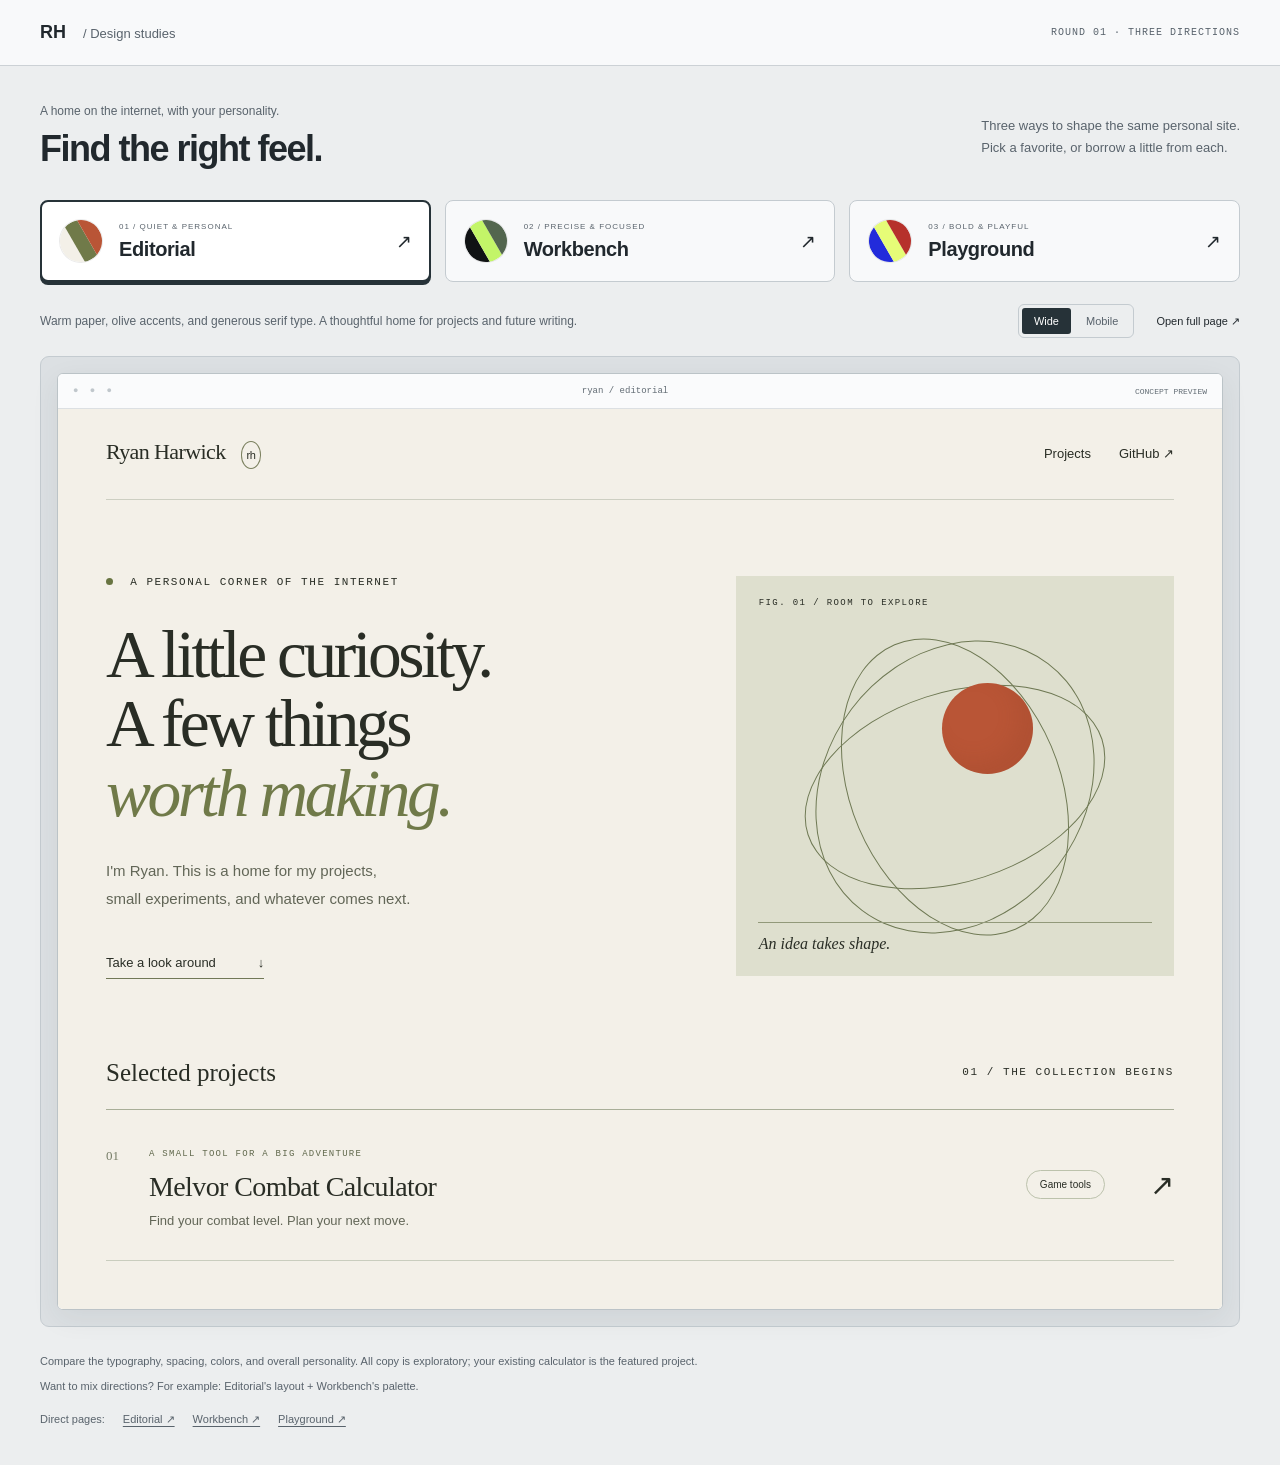
==== concepts/index.html @ d696b05f "Build compact Workbench homepage with theme settings and design studies" ====
<!doctype html>
<html lang="en"><head><meta charset="utf-8"><meta name="viewport" content="width=device-width,initial-scale=1"><title>Style concepts — Ryan Harwick</title><link rel="stylesheet" href="gallery.css"><script src="gallery.js" defer></script></head>
<body><header class="gallery-header"><a href="../index.html" class="brand">RH <span>/ Design studies</span></a><span class="iteration">ROUND 01 · THREE DIRECTIONS</span></header>
<main><div class="intro"><div><p class="kicker">A home on the internet, with your personality.</p><h1>Find the right feel.</h1></div><p>Three ways to shape the same personal site.<br>Pick a favorite, or borrow a little from each.</p></div>
<nav class="choices" aria-label="Style directions"><a href="?style=editorial" data-style="editorial" aria-current="page"><span class="swatches editorial"><i></i><i></i><i></i></span><span><small>01 / QUIET & PERSONAL</small><strong>Editorial</strong></span><span class="choice-arrow">↗</span></a><a href="?style=workbench" data-style="workbench"><span class="swatches workbench"><i></i><i></i><i></i></span><span><small>02 / PRECISE & FOCUSED</small><strong>Workbench</strong></span><span class="choice-arrow">↗</span></a><a href="?style=playground" data-style="playground"><span class="swatches playground"><i></i><i></i><i></i></span><span><small>03 / BOLD & PLAYFUL</small><strong>Playground</strong></span><span class="choice-arrow">↗</span></a></nav>
<div class="preview-toolbar"><p id="description" aria-live="polite">Warm paper, olive accents, and generous serif type. A thoughtful home for projects and future writing.</p><div class="preview-actions"><div class="size-switch" role="group" aria-label="Preview width"><button type="button" data-size="desktop" aria-pressed="true">Wide</button><button type="button" data-size="mobile" aria-pressed="false">Mobile</button></div><a id="open-concept" href="editorial.html" target="_blank" rel="noopener">Open full page ↗</a></div></div>
<div class="preview-stage"><div class="browser-frame" id="browser-frame"><div class="browser-bar"><span class="browser-dots" aria-hidden="true">● ● ●</span><span id="preview-label">ryan / editorial</span><span>CONCEPT PREVIEW</span></div><iframe id="preview" src="editorial.html" title="Editorial homepage concept"></iframe></div></div>
<footer><p>Compare the typography, spacing, colors, and overall personality. All copy is exploratory; your existing calculator is the featured project.</p><p>Want to mix directions? For example: Editorial's layout + Workbench's palette.</p><div class="direct-links">Direct pages: <a href="editorial.html">Editorial ↗</a><a href="workbench.html">Workbench ↗</a><a href="playground.html">Playground ↗</a></div></footer></main></body></html>
---- concepts/gallery.css ----
*{box-sizing:border-box}body{margin:0;background:#eceeef;color:#21282d;font-family:Arial,sans-serif}a{color:inherit;text-decoration:none}a:hover{text-decoration:underline;text-underline-offset:4px}a:focus-visible,button:focus-visible{outline:3px solid #245ca6;outline-offset:4px}.gallery-header{display:flex;align-items:center;justify-content:space-between;gap:20px;padding:22px 40px;border-bottom:1px solid #ccd1d5;background:#f8f9fa}.brand{font-size:18px;font-weight:bold}.brand span{font-weight:normal;font-size:13px;margin-left:12px;color:#59636c}.iteration{font:10px 'Courier New',monospace;letter-spacing:1px;color:#59636c}main{max-width:1510px;margin:auto;padding:36px 40px}.intro{display:flex;justify-content:space-between;gap:30px;align-items:center}.kicker{font-size:12px;color:#59636c;margin:0 0 10px}h1{font-size:36px;letter-spacing:-1.5px;margin:0}.intro>p{font-size:13px;line-height:1.7;color:#59636c}.choices{display:grid;grid-template-columns:repeat(3,1fr);gap:14px;margin:28px 0 22px}.choices>a{border:1px solid #c4cbd0;padding:18px;display:flex;gap:16px;align-items:center;border-radius:8px;background:#f8f9fa;min-width:0}.choices>a[aria-current="page"]{border:2px solid #263238;padding:17px;background:white;box-shadow:0 3px 0 #263238}.choices a:hover{text-decoration:none;background:white}.choices small{display:block;font-size:8px;letter-spacing:1px;color:#59636c;line-height:1.5}.choices strong{display:block;font-size:20px;letter-spacing:-.4px;margin-top:5px}.choice-arrow{margin-left:auto;font-size:19px}.swatches{display:flex;width:44px;height:44px;flex-shrink:0;border-radius:50%;overflow:hidden;transform:rotate(-30deg);border:1px solid #00000015}.swatches i{flex:1;background:#f3f0e8}.editorial i:nth-child(2){background:#707a49}.editorial i:nth-child(3){background:#b95536}.workbench i{background:#101314}.workbench i:nth-child(2){background:#c3f568}.workbench i:nth-child(3){background:#53664e}.playground i{background:#222bdb}.playground i:nth-child(2){background:#e6fc77}.playground i:nth-child(3){background:#b6312b}.preview-toolbar{display:flex;justify-content:space-between;gap:30px;align-items:center;margin-bottom:18px}.preview-toolbar p{font-size:12px;line-height:1.6;color:#59636c;max-width:630px;margin:0}.preview-actions{display:flex;align-items:center;gap:22px;flex-shrink:0;font-size:11px}.size-switch{display:flex;border:1px solid #c4cbd0;border-radius:6px;padding:3px;gap:3px}.size-switch button{border:0;border-radius:3px;background:none;padding:7px 12px;cursor:pointer;font:11px Arial,sans-serif;color:#59636c}.size-switch button[aria-pressed="true"]{background:#263238;color:white}.preview-stage{background:#dce0e3;border:1px solid #c4cbd0;border-radius:9px;padding:16px;display:flex;justify-content:center}.browser-frame{width:100%;min-width:0;border:1px solid #bbc3c7;border-radius:6px;overflow:hidden;background:white;box-shadow:0 8px 28px #26323812}.browser-frame.mobile{width:390px;max-width:100%}.browser-bar{display:flex;gap:15px;justify-content:space-between;align-items:center;padding:12px 15px;background:#fafbfc;border-bottom:1px solid #dce0e3;font:9px 'Courier New',monospace;color:#626c74}.browser-dots{color:#c0c7cc;letter-spacing:3px}.browser-bar>span:last-child{font-size:8px}.mobile .browser-bar>span:last-child{display:none}iframe{display:block;width:100%;height:900px;border:0;background:#fff}footer{padding:18px 0 0;color:#59636c;font-size:11px;line-height:1.65}footer p{margin:7px 0}.direct-links{display:flex;gap:18px;flex-wrap:wrap;margin-top:15px}.direct-links a{text-decoration:underline;text-underline-offset:3px}@media(max-width:900px){main{padding:28px 20px}.gallery-header{padding:20px}.intro{display:block}.choices{gap:8px}.choices>a{padding:12px;gap:10px}.choices>a[aria-current="page"]{padding:11px}.choices strong{font-size:16px}.choices small{font-size:7px;letter-spacing:.4px}.swatches{width:28px;height:28px}.choice-arrow{display:none}.preview-toolbar{align-items:flex-start;flex-direction:column;gap:14px}.preview-actions{justify-content:space-between;width:100%}.preview-stage{padding:8px}}@media(max-width:520px){main{padding:24px 12px}.gallery-header{padding:18px 16px}.iteration{display:none}h1{font-size:31px}.choices{grid-template-columns:1fr;gap:8px;margin:20px 0}.choices>a,.choices>a[aria-current="page"]{padding:12px 15px}.choices strong{font-size:17px;margin-top:2px}.choices small{font-size:8px}.choice-arrow{display:block}.swatches{width:34px;height:34px}.preview-stage{padding:0;border:0}.browser-bar>span:last-child{display:none}iframe{height:780px}.intro>p{font-size:12px}.preview-toolbar p{font-size:11px}}
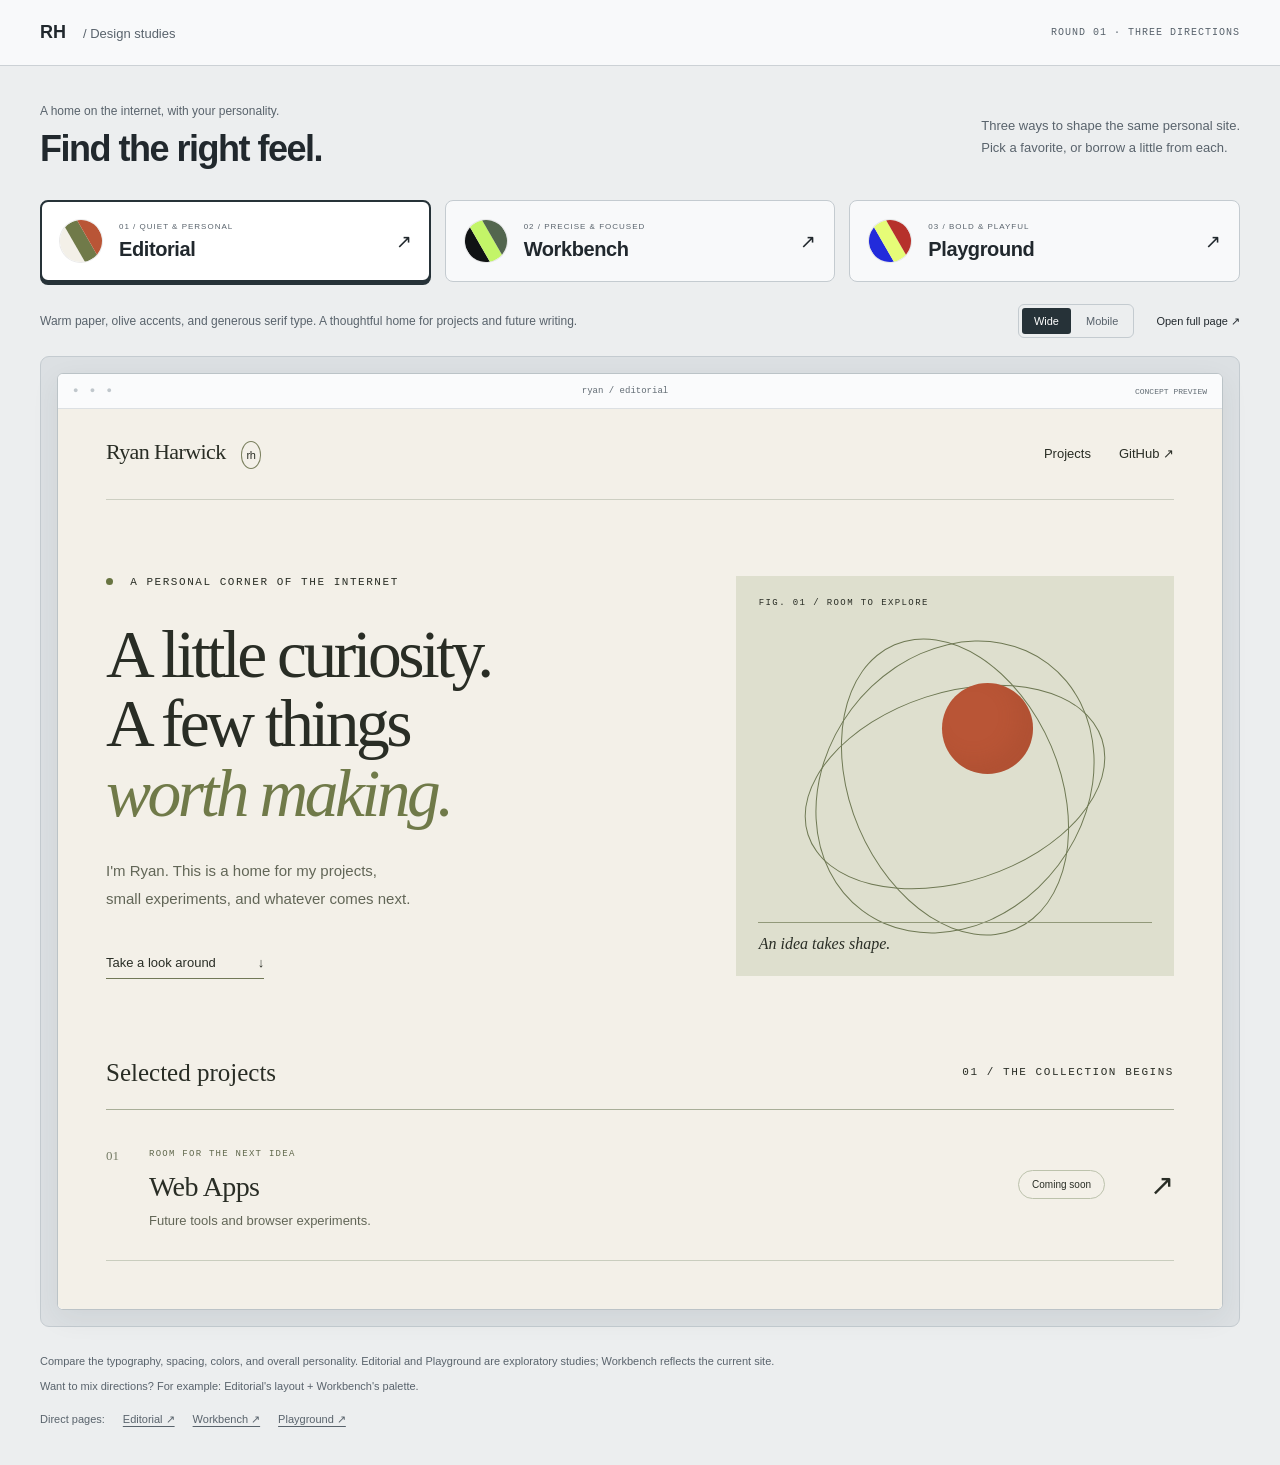
==== commit e76530f7: "Add About me, Reports, Web Apps and Gaming sections" ====
--- a/concepts/index.html
+++ b/concepts/index.html
@@ -5,4 +5,4 @@
 <nav class="choices" aria-label="Style directions"><a href="?style=editorial" data-style="editorial" aria-current="page"><span class="swatches editorial"><i></i><i></i><i></i></span><span><small>01 / QUIET & PERSONAL</small><strong>Editorial</strong></span><span class="choice-arrow">↗</span></a><a href="?style=workbench" data-style="workbench"><span class="swatches workbench"><i></i><i></i><i></i></span><span><small>02 / PRECISE & FOCUSED</small><strong>Workbench</strong></span><span class="choice-arrow">↗</span></a><a href="?style=playground" data-style="playground"><span class="swatches playground"><i></i><i></i><i></i></span><span><small>03 / BOLD & PLAYFUL</small><strong>Playground</strong></span><span class="choice-arrow">↗</span></a></nav>
 <div class="preview-toolbar"><p id="description" aria-live="polite">Warm paper, olive accents, and generous serif type. A thoughtful home for projects and future writing.</p><div class="preview-actions"><div class="size-switch" role="group" aria-label="Preview width"><button type="button" data-size="desktop" aria-pressed="true">Wide</button><button type="button" data-size="mobile" aria-pressed="false">Mobile</button></div><a id="open-concept" href="editorial.html" target="_blank" rel="noopener">Open full page ↗</a></div></div>
 <div class="preview-stage"><div class="browser-frame" id="browser-frame"><div class="browser-bar"><span class="browser-dots" aria-hidden="true">● ● ●</span><span id="preview-label">ryan / editorial</span><span>CONCEPT PREVIEW</span></div><iframe id="preview" src="editorial.html" title="Editorial homepage concept"></iframe></div></div>
-<footer><p>Compare the typography, spacing, colors, and overall personality. All copy is exploratory; your existing calculator is the featured project.</p><p>Want to mix directions? For example: Editorial's layout + Workbench's palette.</p><div class="direct-links">Direct pages: <a href="editorial.html">Editorial ↗</a><a href="workbench.html">Workbench ↗</a><a href="playground.html">Playground ↗</a></div></footer></main></body></html>
+<footer><p>Compare the typography, spacing, colors, and overall personality. Editorial and Playground are exploratory studies; Workbench reflects the current site.</p><p>Want to mix directions? For example: Editorial's layout + Workbench's palette.</p><div class="direct-links">Direct pages: <a href="editorial.html">Editorial ↗</a><a href="workbench.html">Workbench ↗</a><a href="playground.html">Playground ↗</a></div></footer></main></body></html>
